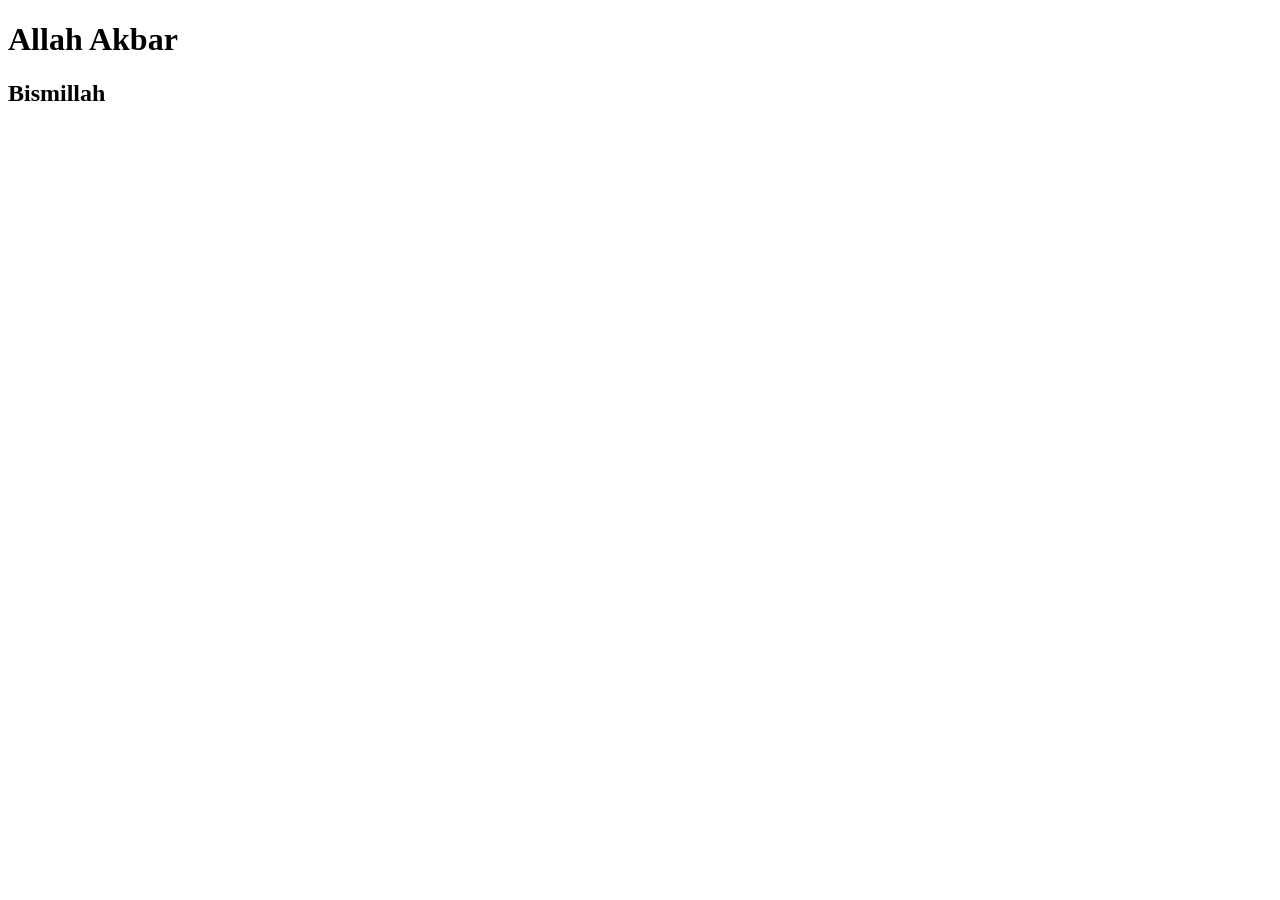
==== index.html @ 9fef5be9 "add basic files for web" ====
<!DOCTYPE html>
<html lang="en">
<head>
    <meta charset="UTF-8">
    <meta name="viewport" content="width=device-width, initial-scale=1.0">
    <title>Egg Prayer Timer</title>
</head>
<body>
    <h1>Allah Akbar</h1>
    <h2>Bismillah</h2>
</body>
</html>
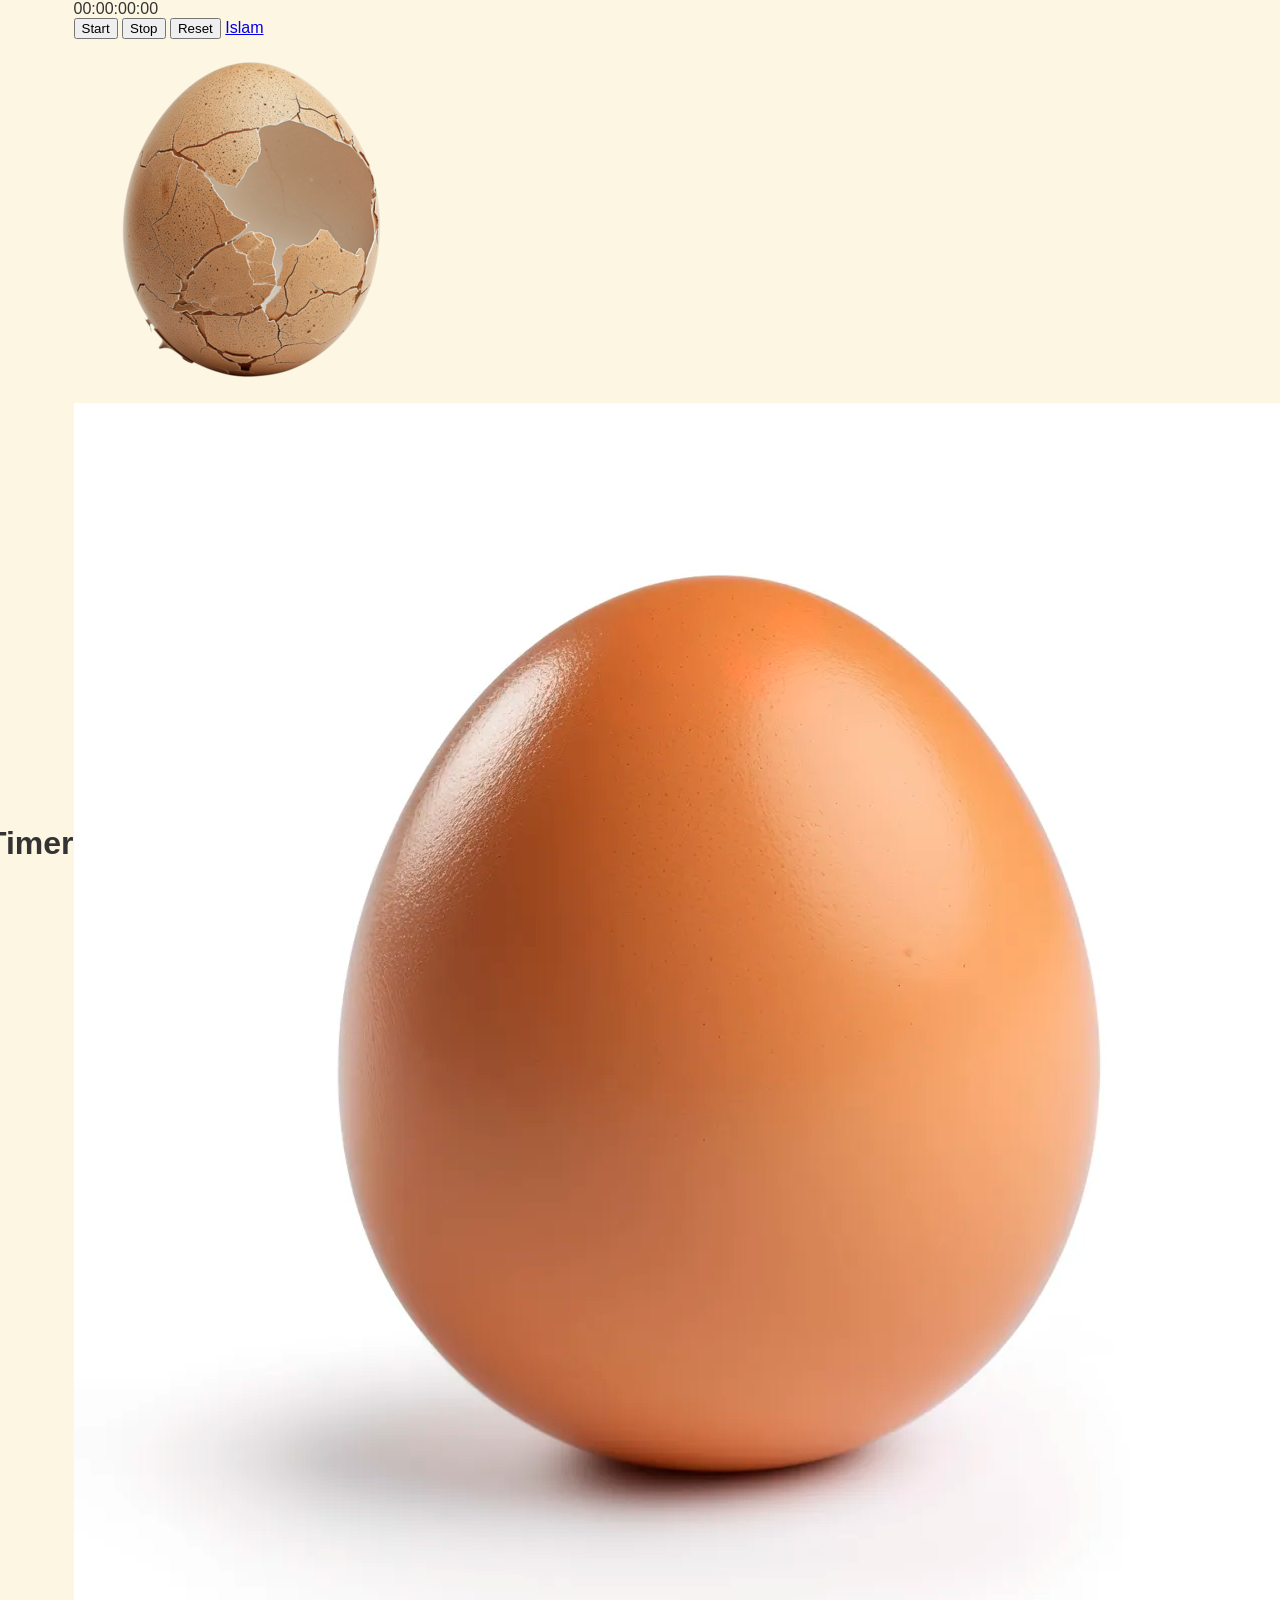
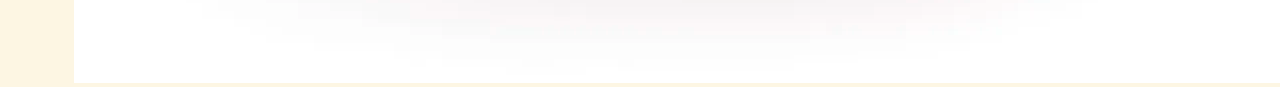
==== commit b3244ae7: "bismillah" ====
--- a/index.html
+++ b/index.html
@@ -3,10 +3,27 @@
 <head>
     <meta charset="UTF-8">
     <meta name="viewport" content="width=device-width, initial-scale=1.0">
-    <title>Egg Prayer Timer</title>
+    <title>Document</title>
+    <link rel="stylesheet" href="index.css">
 </head>
 <body>
-    <h1>Allah Akbar</h1>
-    <h2>Bismillah</h2>
+
+    <h1 id="myH1">EggTimer</h1>
+
+    <div id="container">
+        <div id="display">
+            00:00:00:00
+        </div>
+        <div id="controls">
+            <button id="startBtn" onclick="start()">Start</button>
+            <button id="stopBtn" onclick="stop()">Stop</button>
+            <button id="resetBtn" onclick="reset()">Reset</button>
+            <a href="islam.html">Islam</a>
+        </div>
+        <img src="uglyegg.webp" alt="Italian Trulli">
+        <img src="uglyegg2.webp" alt="Italian Trulli">
+    </div>
+
+    <script src="index.js"></script>
 </body>
 </html>
--- a/index.css
+++ b/index.css
@@ -0,0 +1,58 @@
+/* change this: pick your own colours*/
+:root {
+    --background: #fdf6e3;
+    --card: #ffffff;
+    --accent: #f4a261;
+    --text: #333333;
+}
+body {
+    background-color: var(--background);
+    color: var(--text);
+    /* change this: the font.*/
+    font-family: 'Trebuchet MS', Arial, sans-serif;
+    display: flex;
+    justify-content: center;   /* centres left to right */
+    align-items: center;       /* centres top to bottom */
+    min-height: 100vh;         /* 100vh is the full window height */
+    margin: 0;
+}
+#timer-card {
+    background-color: var(--card);
+    padding: 40px;          /* space inside the box */
+    border-radius: 24px;    /* rounded corners, 0 is square */
+    box-shadow: 0 10px 40px rgba(0, 0, 0, 0.15);
+    text-align: center;
+    width: 320px;
+}
+#time {
+    font-size: 4rem;     /* change this: size of the numbers */
+    margin: 20px 0;
+    /* keeps every digit the same width so the numbers do not wobble */
+    font-variant-numeric: tabular-nums;
+}
+.btn {
+    background-color: var(--accent);
+    color: white;
+    border: none;
+    padding: 12px 24px;
+    margin: 5px;
+    border-radius: 12px;
+    font-size: 1rem;
+    cursor: pointer;
+    transition: transform 0.15s;   /* animates changes over 0.15 seconds */
+}
+
+.btn:hover {
+    transform: scale(1.05);   /* only while the mouse is over it */
+}
+
+.btn:active {
+    transform: scale(0.95);   /* only while it is being pressed */
+}
+.running {
+    color: var(--accent);
+}
+
+.finished {
+    color: crimson;
+}
